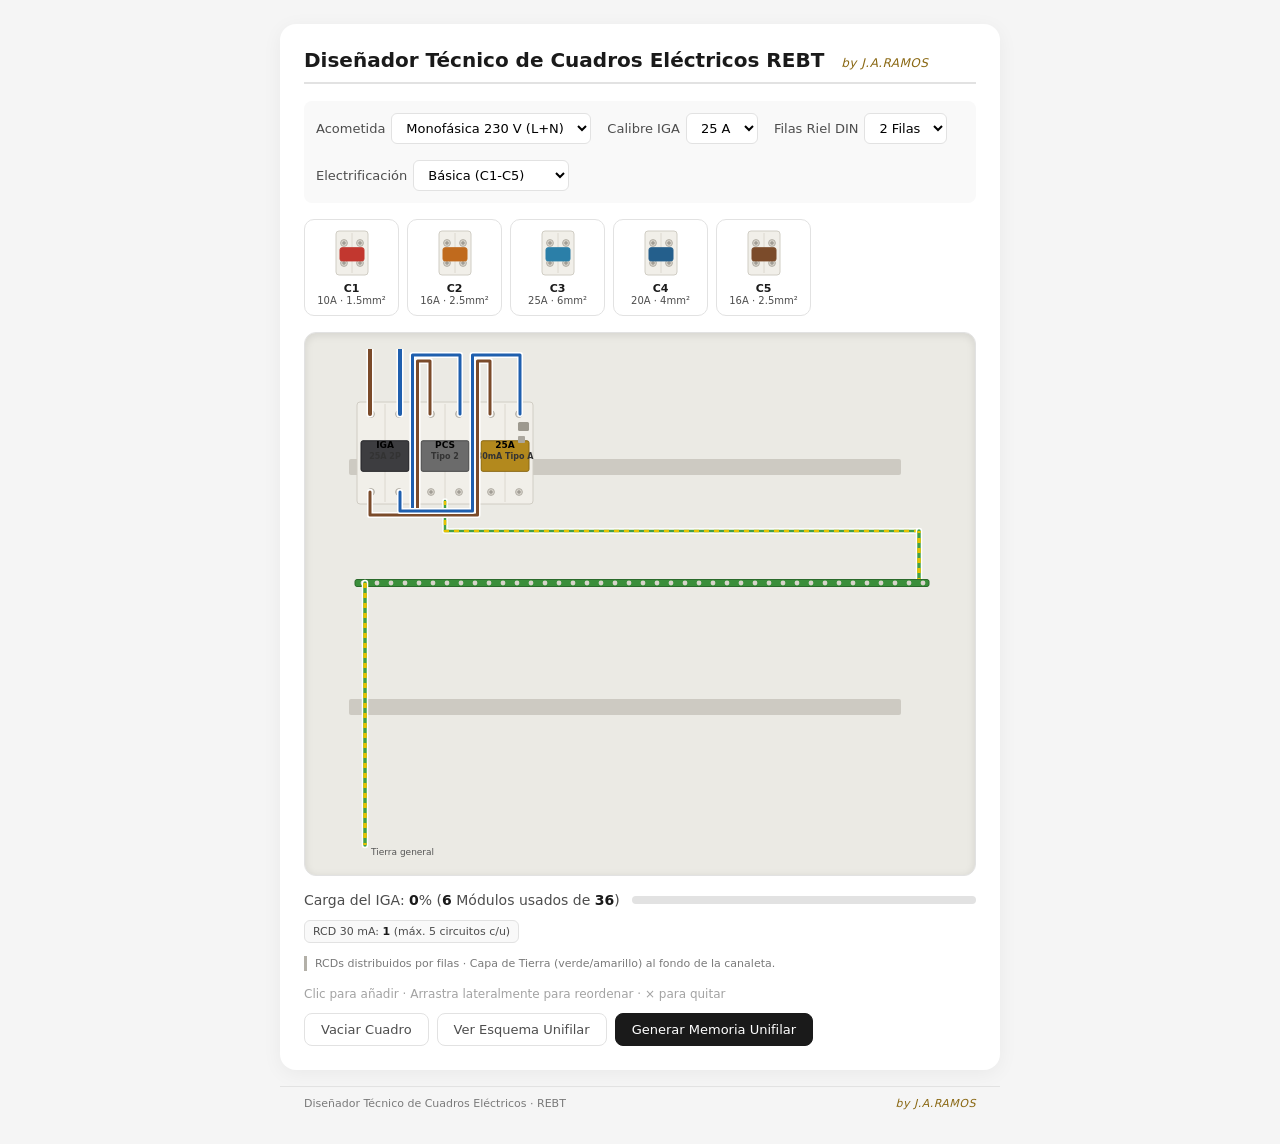
==== index.html @ 16ab1e8d "Rename index (2).html to index.html" ====
<!DOCTYPE html>
<html lang="es">
<head>
<meta charset="UTF-8">
<meta name="viewport" content="width=device-width, initial-scale=1.0, viewport-fit=cover">
<meta name="theme-color" content="#1a1a1a">
<meta name="apple-mobile-web-app-capable" content="yes">
<meta name="apple-mobile-web-app-status-bar-style" content="black-translucent">
<meta name="apple-mobile-web-app-title" content="REBT">
<meta name="mobile-web-app-capable" content="yes">
<link rel="manifest" href="manifest.json">
<title>Diseñador Técnico de Cuadros Eléctricos REBT</title>
<link rel="stylesheet" href="styles.css">
</head>
<body>
<div id="app">
  <h2>Diseñador Técnico de Cuadros Eléctricos REBT <span class="firma">by J.A.RAMOS</span></h2>
  <div class="cfg">
    <label>Acometida<select data-cfg="ac"><option value="mono">Monofásica 230 V (L+N)</option><option value="tri">Trifásica 400 V (3L+N)</option></select></label>
    <label>Calibre IGA<select data-cfg="iga-amp"><option value="25">25 A</option><option value="32">32 A</option><option value="40">40 A</option></select></label>
    <label>Filas Riel DIN<select data-cfg="rows"><option value="2">2 Filas</option><option value="3">3 Filas</option></select></label>
    <label>Electrificación<select data-cfg="elec"><option value="basica">Básica (C1-C5)</option><option value="elevada">Elevada (C1-C13)</option></select></label>
  </div>
  <div class="pal" id="pal-desktop"></div>
  <div class="stage">
    <div id="railwrap-desktop">
      <svg id="railbase" width="556" height="310" viewBox="0 0 556 310"></svg>
      <svg id="wires" width="556" height="310" viewBox="0 0 556 310"></svg>
    </div>
  </div>
  <div class="meta">
    <span>Carga del IGA: <b id="pct">0</b>% (<b id="used">0</b> Módulos usados de <b id="tot">36</b>)</span>
    <div class="track"><div class="fill" id="fill"></div></div>
  </div>
  <div class="chips" id="chips"></div>
  <div class="hintline">RCDs distribuidos por filas · Capa de Tierra (verde/amarillo) al fondo de la canaleta.</div>
  <div class="row">
    <span class="empty">Clic para añadir · Arrastra lateralmente para reordenar · × para quitar</span>
    <div class="acts">
      <button data-action="clear">Vaciar Cuadro</button>
      <button data-action="unifilar">Ver Esquema Unifilar</button>
      <button class="pri" data-action="uni">Generar Memoria Unifilar</button>
    </div>
  </div>
</div>
<footer id="pie">
  <span>Diseñador Técnico de Cuadros Eléctricos · REBT</span>
  <span class="firma">by J.A.RAMOS</span>
</footer>

<header id="topbar">
  <span class="brand">REBT · Cuadros <small class="firma-m">by J.A.RAMOS</small></span>
  <div>
    <button id="btn-info" class="ico" aria-label="Información">ⓘ</button>
    <button id="btn-cfg" class="ico" aria-label="Configuración">⚙️</button>
  </div>
</header>

<div id="panel-cfg" class="panel">
  <div class="cfg-m">
    <label>Acometida<select data-cfg="ac"><option value="mono">Mono 230 V</option><option value="tri">Tri 400 V</option></select></label>
    <label>IGA<select data-cfg="iga-amp"><option value="25">25 A</option><option value="32">32 A</option><option value="40">40 A</option></select></label>
    <label>Filas<select data-cfg="rows"><option value="2">2</option><option value="3">3</option></select></label>
    <label>Electrificación<select data-cfg="elec"><option value="basica">Básica</option><option value="elevada">Elevada</option></select></label>
  </div>
</div>

<div id="panel-info" class="panel">
  <div class="meta-m">
    <span>Carga: <b data-out="pct">0</b>% · <b data-out="used">0</b>/<b data-out="tot">36</b> mód.</span>
    <div class="track"><div class="fill" data-out="fill"></div></div>
  </div>
  <div class="chips-m" data-out="chips"></div>
  <div class="acts-m">
    <button data-action="clear">Vaciar</button>
    <button data-action="unifilar">Unifilar</button>
    <button class="pri" data-action="uni">Memoria</button>
  </div>
</div>

<main id="stage-wrap">
  <div id="stage" class="stage">
    <div id="railwrap">
      <svg id="railbase-m" width="556" height="310" viewBox="0 0 556 310"></svg>
      <svg id="wires-m" width="556" height="310" viewBox="0 0 556 310"></svg>
    </div>
  </div>
</main>

<div id="zoom-controls">
  <button data-zoom="-" aria-label="Reducir">−</button>
  <button data-zoom="fit" aria-label="Ajustar">⤢</button>
  <button data-zoom="+" aria-label="Ampliar">+</button>
</div>

<button id="fab" aria-label="Añadir circuito">＋</button>

<div id="drawer" class="drawer">
  <div class="drawer-handle"></div>
  <div class="pal" id="pal-mobile"></div>
</div>

<div id="ctx-menu" style="display:none;">
  <button data-act="info">ℹ️ Ver datos</button>
  <button data-act="delete">🗑️ Eliminar</button>
</div>

<div id="unifilar-modal" style="display:none;">
  <div class="modal-bg" onclick="closeUnifilar()"></div>
  <div class="modal-content">
    <div class="modal-head">
      <h3>Esquema Unifilar · REBT (ITC-BT-25)</h3>
      <button onclick="closeUnifilar()">✕ Cerrar</button>
    </div>
    <div id="unifilar-body" class="modal-body"></div>
  </div>
</div>

<script src="app.js"></script>
<script>
if ('serviceWorker' in navigator) {
  window.addEventListener('load', () => navigator.serviceWorker.register('./sw.js').catch(()=>{}));
}
</script>
</body>
</html>
---- styles.css ----
:root {
  --font-sans: system-ui, -apple-system, sans-serif;
  --color-border: #e2e2e2; --color-surface: #fff; --color-surface-raised: #f9f9f9; --color-danger: #c2372f;
}
* { -webkit-tap-highlight-color: transparent; box-sizing: border-box; }
body { margin: 24px; background: #f5f5f5; font-family: var(--font-sans); color: #1a1a1a; }

#app { max-width: 720px; margin: 0 auto; background: var(--color-surface); padding: 24px; border-radius: 16px; box-shadow: 0 4px 20px rgba(0,0,0,.05); }
h2 { margin-top: 0; font-size: 20px; border-bottom: 2px solid var(--color-border); padding-bottom: 10px; }
button, select { font: inherit; }
.cfg { display: flex; gap: 16px; margin-bottom: 16px; flex-wrap: wrap; align-items: center; background: var(--color-surface-raised); padding: 12px; border-radius: 8px; }
.cfg label { font-size: 13px; color: #4d4d4d; display: flex; align-items: center; gap: 6px; font-weight: 500; }
.cfg select { border: 1px solid var(--color-border); border-radius: 6px; background: #fff; padding: 6px 10px; cursor: pointer; }
.pal { display: flex; gap: 8px; flex-wrap: wrap; margin-bottom: 16px; }
.pal button { border: 1px solid var(--color-border); border-radius: 10px; background: transparent; padding: 8px; cursor: pointer; display: flex; flex-direction: column; align-items: center; gap: 4px; transition: all 120ms; min-width: 95px; }
.pal button:hover { border-color: #1a1a1a; background: rgba(0,0,0,.02); }
.pal .nm { font-size: 10px; color: #4d4d4d; text-align: center; line-height: 1.2; }
.pal .nm b { color: #1a1a1a; font-size: 11px; display: block; }
.stage { overflow-x: auto; border: 1px solid var(--color-border); border-radius: 12px; padding: 16px; background: #ebeae4; box-shadow: inset 0 2px 8px rgba(0,0,0,.1); }
#railwrap, #railwrap-desktop { position: relative; width: 556px; user-select: none; }
#railbase, #wires, #railbase-m, #wires-m { position: absolute; left: 0; top: 0; }
#wires, #wires-m { pointer-events: none; z-index: 1; }
.dev { position: absolute; cursor: grab; touch-action: none; z-index: 10; }
.dev.fix { cursor: default; }
.dev.drag { cursor: grabbing; filter: drop-shadow(0 6px 10px rgba(0,0,0,.3)); z-index: 20; }
.del { position: absolute; top: -8px; right: -8px; width: 20px; height: 20px; border-radius: 50%; border: 1px solid var(--color-border); background: var(--color-surface); color: #4d4d4d; cursor: pointer; opacity: 0; display: flex; align-items: center; justify-content: center; transition: opacity 120ms; }
.dev:hover .del, .dev:focus-within .del { opacity: 1; }
.del:hover { color: var(--color-danger); border-color: var(--color-danger); }
.circ-lbl { position: absolute; top: 42px; left: 0; width: 100%; text-align: center; font-size: 8px; color: #333; line-height: 1.1; pointer-events: none; font-weight: 600; }
.circ-lbl .nm { color: #000; font-weight: 800; font-size: 9px; margin-bottom: 2px; }
.meta { display: flex; align-items: center; gap: 12px; margin-top: 16px; font-size: 14px; color: #4d4d4d; }
.meta b { color: #1a1a1a; font-weight: 600; }
.track { flex: 1; height: 8px; border-radius: 4px; background: var(--color-border); overflow: hidden; }
.fill { height: 100%; background: #2e7d32; width: 0%; transition: width 220ms; }
.fill.warn { background: var(--color-danger); }
.chips { display: flex; gap: 6px; flex-wrap: wrap; margin-top: 12px; min-height: 24px; align-items: center; }
.chip { border: 1px solid var(--color-border); border-radius: 6px; padding: 4px 8px; font-size: 11px; color: #4d4d4d; background: var(--color-surface-raised); }
.chip b { color: #1a1a1a; font-weight: 600; }
.hintline { font-size: 11px; color: #7a7a7a; margin-top: 12px; line-height: 1.4; border-left: 3px solid #b3b0a8; padding-left: 8px; }
.row { display: flex; align-items: center; justify-content: space-between; margin-top: 16px; gap: 12px; flex-wrap: wrap; }
.empty { font-size: 12px; color: #a3a3a3; }
.acts { display: flex; gap: 8px; flex-wrap: wrap; }
.acts button { border: 1px solid var(--color-border); background: transparent; border-radius: 8px; padding: 8px 16px; font-size: 13px; cursor: pointer; color: #4d4d4d; transition: all 120ms; font-weight: 500; }
.acts button:hover { border-color: #1a1a1a; color: #1a1a1a; }
.acts .pri { border-color: #1a1a1a; background: #1a1a1a; color: #fff; }
.acts .pri:hover { background: #333; }

/* FIRMA */
.firma { font-size: 12px; font-weight: 500; color: #8a6813; letter-spacing: .5px; font-style: italic; margin-left: 10px; white-space: nowrap; }
#topbar .firma-m { font-size: 10px; font-weight: 400; color: #b3891d; letter-spacing: .3px; font-style: italic; margin-left: 6px; }
#pie { display: flex; justify-content: space-between; align-items: center; max-width: 720px; margin: 16px auto 0; padding: 10px 24px; font-size: 11px; color: #7a7a7a; border-top: 1px solid var(--color-border); }
#pie .firma { font-size: 11px; }

/* ELEMENTOS MÓVIL (ocultos en desktop) */
#topbar, #panel-cfg, #panel-info, #fab, #drawer, #zoom-controls, #ctx-menu, #stage-wrap { display: none; }

@media (max-width: 820px) {
  body { margin: 0; }
  #app { display: none; }
  #pie { display: none; }
  #topbar { display: flex; position: fixed; top: 0; left: 0; right: 0; height: 48px; z-index: 50; align-items: center; justify-content: space-between; padding: 0 12px; background: #1a1a1a; color: #fff; box-shadow: 0 2px 8px rgba(0,0,0,.15); padding-top: env(safe-area-inset-top, 0); height: calc(48px + env(safe-area-inset-top, 0)); }
  #topbar .brand { font-weight: 700; font-size: 14px; letter-spacing: .5px; padding-top: env(safe-area-inset-top, 0); }
  #topbar .ico { background: transparent; border: 0; color: #fff; font-size: 20px; padding: 8px 10px; cursor: pointer; }
  .panel { display: block; position: fixed; left: 0; right: 0; z-index: 45; top: calc(48px + env(safe-area-inset-top, 0)); background: #fff; border-bottom: 1px solid var(--color-border); max-height: 0; overflow: hidden; transition: max-height 220ms ease; }
  .panel.open { max-height: 380px; overflow-y: auto; }
  #panel-cfg .cfg-m { display: flex; flex-wrap: wrap; gap: 10px; padding: 12px; }
  #panel-cfg .cfg-m label { flex: 1 1 45%; font-size: 12px; color: #4d4d4d; display: flex; flex-direction: column; gap: 4px; font-weight: 500; }
  #panel-cfg .cfg-m select { border: 1px solid var(--color-border); border-radius: 8px; background: #fff; padding: 10px 12px; font-size: 14px; width: 100%; }
  #panel-info .meta-m { display: flex; align-items: center; gap: 12px; padding: 12px 14px 6px; font-size: 13px; color: #4d4d4d; }
  #panel-info .meta-m b { color: #1a1a1a; }
  #panel-info .track { flex: 1; height: 8px; border-radius: 4px; background: #eee; overflow: hidden; }
  #panel-info .chips-m { display: flex; flex-wrap: wrap; gap: 6px; padding: 8px 14px 14px; }
  #panel-info .acts-m { display: flex; gap: 8px; padding: 0 14px 14px; }
  #panel-info .acts-m button { flex: 1; padding: 10px 12px; border: 1px solid var(--color-border); background: #fff; border-radius: 8px; font-size: 13px; cursor: pointer; }
  #panel-info .acts-m .pri { background: #1a1a1a; color: #fff; border-color: #1a1a1a; }
  #stage-wrap { display: block; position: fixed; inset: 0; padding-top: calc(48px + env(safe-area-inset-top, 0)); padding-bottom: env(safe-area-inset-bottom, 0); overflow: auto; -webkit-overflow-scrolling: touch; background: #ebeae4; }
  #stage { display: inline-block; padding: 10px; transform-origin: top left; transition: transform 120ms ease; min-width: 100%; }
  #stage .stage, #stage #railwrap { width: 556px; position: relative; user-select: none; }
  #stage svg { display: block; }
  #zoom-controls { display: flex; position: fixed; right: 12px; bottom: calc(140px + env(safe-area-inset-bottom, 0)); z-index: 40; flex-direction: column; gap: 8px; }
  #zoom-controls button { width: 40px; height: 40px; border-radius: 50%; border: 1px solid #ddd; background: rgba(255,255,255,.95); font-size: 18px; cursor: pointer; box-shadow: 0 2px 8px rgba(0,0,0,.1); }
  #fab { display: block; position: fixed; right: 16px; bottom: calc(72px + env(safe-area-inset-bottom, 0)); z-index: 42; width: 56px; height: 56px; border-radius: 50%; border: 0; background: #1a1a1a; color: #fff; font-size: 28px; font-weight: 300; box-shadow: 0 6px 20px rgba(0,0,0,.3); cursor: pointer; line-height: 1; }
  #drawer { display: block; position: fixed; left: 0; right: 0; bottom: 0; z-index: 46; background: #fff; border-radius: 16px 16px 0 0; box-shadow: 0 -4px 24px rgba(0,0,0,.15); transform: translateY(100%); transition: transform 260ms ease; max-height: 65vh; overflow-y: auto; padding-bottom: env(safe-area-inset-bottom, 0); }
  #drawer.open { transform: translateY(0); }
  #drawer .drawer-handle { width: 40px; height: 4px; background: #ccc; border-radius: 2px; margin: 10px auto 6px; }
  #drawer .pal { display: grid; grid-template-columns: repeat(auto-fill, minmax(80px, 1fr)); gap: 8px; padding: 8px 12px 20px; }
  #drawer .pal button { min-width: 0; padding: 8px 4px; border-radius: 10px; border: 1px solid var(--color-border); background: #fff; display: flex; flex-direction: column; align-items: center; gap: 4px; cursor: pointer; }
  #ctx-menu { display: none; position: fixed; z-index: 60; background: #fff; border-radius: 10px; box-shadow: 0 6px 24px rgba(0,0,0,.2); padding: 6px; min-width: 150px; }
  #ctx-menu.open { display: block; }
  #ctx-menu button { display: block; width: 100%; text-align: left; padding: 10px 12px; border: 0; background: transparent; cursor: pointer; font-size: 14px; border-radius: 6px; }
  #ctx-menu button:active { background: #f0f0f0; }
  #unifilar-modal .modal-content { max-width: 100vw; max-height: 100vh; border-radius: 0; }
  #unifilar-modal .modal-body { padding: 10px; }
}

#unifilar-modal { position: fixed; inset: 0; z-index: 100; display: flex; align-items: center; justify-content: center; }
#unifilar-modal .modal-bg { position: absolute; inset: 0; background: rgba(20,20,25,.55); backdrop-filter: blur(2px); }
#unifilar-modal .modal-content { position: relative; background: #fff; border-radius: 14px; max-width: 94vw; max-height: 92vh; display: flex; flex-direction: column; box-shadow: 0 24px 64px rgba(0,0,0,.35); overflow: hidden; }
#unifilar-modal .modal-head { display: flex; justify-content: space-between; align-items: center; padding: 14px 20px; border-bottom: 1px solid #eee; background: #fafafa; }
#unifilar-modal .modal-head h3 { margin: 0; font-size: 15px; font-weight: 600; }
#unifilar-modal .modal-head button { border: 1px solid #ddd; background: #fff; border-radius: 6px; padding: 6px 12px; cursor: pointer; font-size: 12px; }
#unifilar-modal .modal-head button:hover { border-color: #333; }
#unifilar-modal .modal-body { padding: 20px; overflow: auto; text-align: center; background: #f5f5f5; }
#unifilar-modal svg { display: block; margin: 0 auto; max-width: 100%; height: auto; background: #fff; box-shadow: 0 2px 12px rgba(0,0,0,.08); }
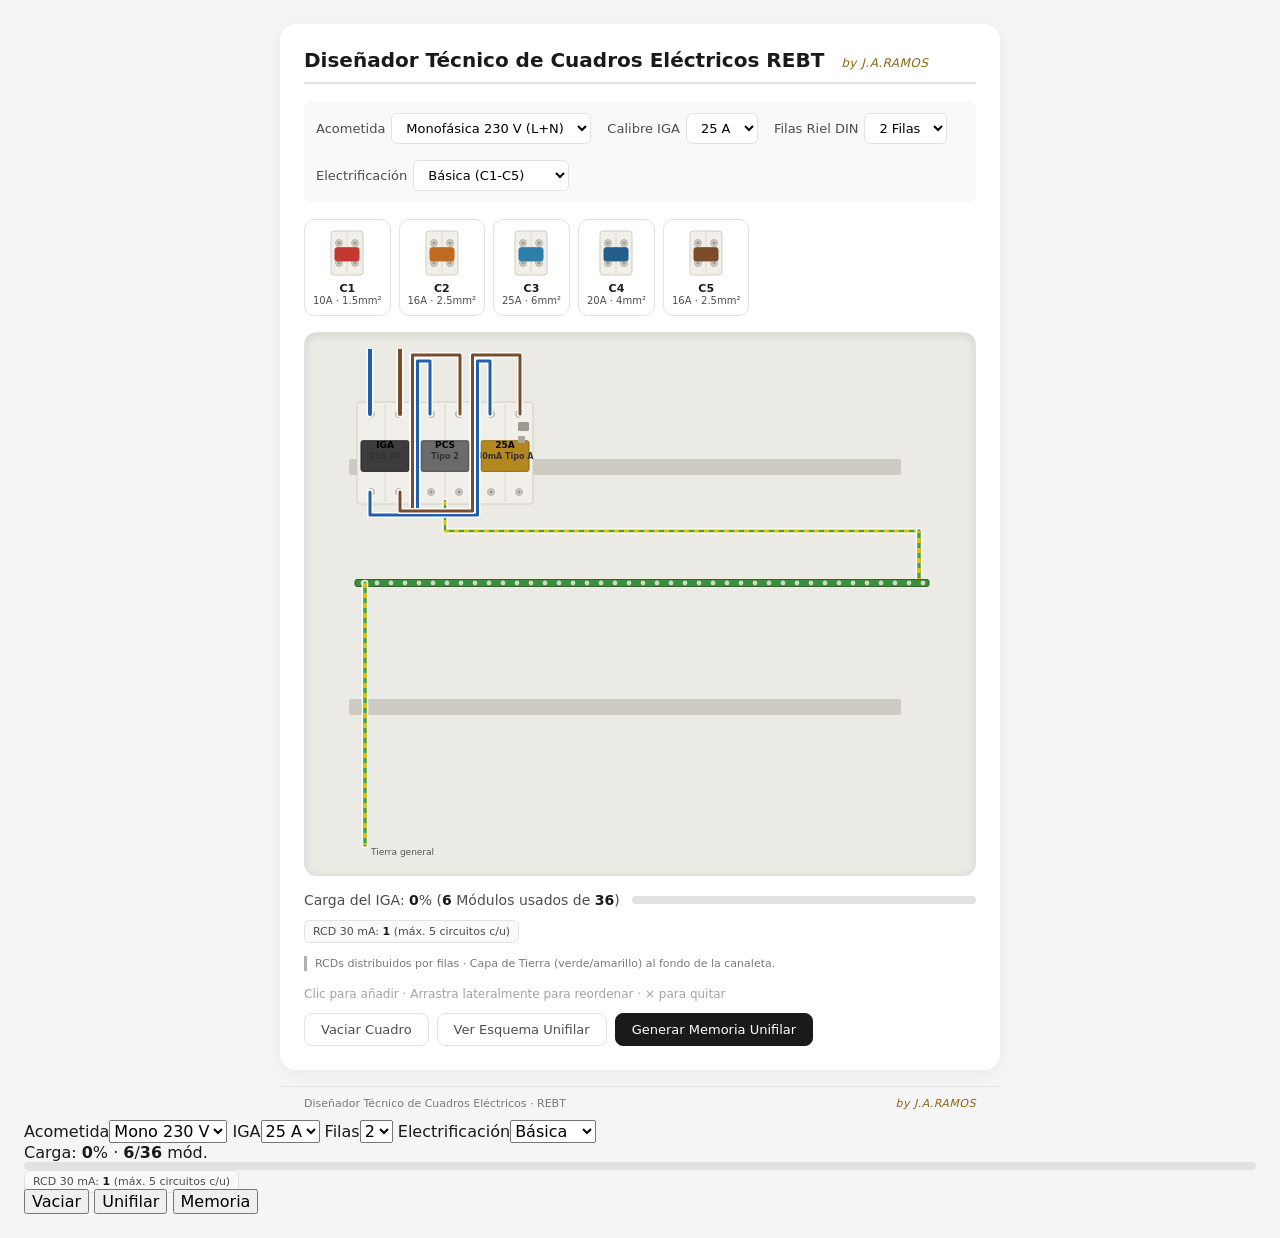
==== commit 4659d99c: "Change HTML lang attribute to 'es-ES'" ====
--- a/index.html
+++ b/index.html
@@ -1,5 +1,5 @@
 <!DOCTYPE html>
-<html lang="es">
+<lang="es-ES">
 <head>
 <meta charset="UTF-8">
 <meta name="viewport" content="width=device-width, initial-scale=1.0, viewport-fit=cover">
--- a/styles.css
+++ b/styles.css
@@ -5,6 +5,7 @@
 * { -webkit-tap-highlight-color: transparent; box-sizing: border-box; }
 body { margin: 24px; background: #f5f5f5; font-family: var(--font-sans); color: #1a1a1a; }
 
+/* ============ DESKTOP ============ */
 #app { max-width: 720px; margin: 0 auto; background: var(--color-surface); padding: 24px; border-radius: 16px; box-shadow: 0 4px 20px rgba(0,0,0,.05); }
 h2 { margin-top: 0; font-size: 20px; border-bottom: 2px solid var(--color-border); padding-bottom: 10px; }
 button, select { font: inherit; }
@@ -12,7 +13,7 @@
 .cfg label { font-size: 13px; color: #4d4d4d; display: flex; align-items: center; gap: 6px; font-weight: 500; }
 .cfg select { border: 1px solid var(--color-border); border-radius: 6px; background: #fff; padding: 6px 10px; cursor: pointer; }
 .pal { display: flex; gap: 8px; flex-wrap: wrap; margin-bottom: 16px; }
-.pal button { border: 1px solid var(--color-border); border-radius: 10px; background: transparent; padding: 8px; cursor: pointer; display: flex; flex-direction: column; align-items: center; gap: 4px; transition: all 120ms; min-width: 95px; }
+.pal button { border: 1px solid var(--color-border); border-radius: 10px; background: transparent; padding: 8px; cursor: pointer; display: flex; flex-direction: column; align-items: center; gap: 4px; }
 .pal button:hover { border-color: #1a1a1a; background: rgba(0,0,0,.02); }
 .pal .nm { font-size: 10px; color: #4d4d4d; text-align: center; line-height: 1.2; }
 .pal .nm b { color: #1a1a1a; font-size: 11px; display: block; }
@@ -23,7 +24,7 @@
 .dev { position: absolute; cursor: grab; touch-action: none; z-index: 10; }
 .dev.fix { cursor: default; }
 .dev.drag { cursor: grabbing; filter: drop-shadow(0 6px 10px rgba(0,0,0,.3)); z-index: 20; }
-.del { position: absolute; top: -8px; right: -8px; width: 20px; height: 20px; border-radius: 50%; border: 1px solid var(--color-border); background: var(--color-surface); color: #4d4d4d; cursor: pointer; opacity: 0; display: flex; align-items: center; justify-content: center; transition: opacity 120ms; }
+.del { position: absolute; top: -8px; right: -8px; width: 20px; height: 20px; border-radius: 50%; border: 1px solid var(--color-border); background: var(--color-surface); color: #4d4d4d; cursor: pointer; opacity: 0; transition: opacity 120ms; font-size: 0; }
 .dev:hover .del, .dev:focus-within .del { opacity: 1; }
 .del:hover { color: var(--color-danger); border-color: var(--color-danger); }
 .circ-lbl { position: absolute; top: 42px; left: 0; width: 100%; text-align: center; font-size: 8px; color: #333; line-height: 1.1; pointer-events: none; font-weight: 600; }
@@ -45,27 +46,55 @@
 .acts .pri { border-color: #1a1a1a; background: #1a1a1a; color: #fff; }
 .acts .pri:hover { background: #333; }
 
-/* FIRMA */
+/* ============ FIRMA ============ */
 .firma { font-size: 12px; font-weight: 500; color: #8a6813; letter-spacing: .5px; font-style: italic; margin-left: 10px; white-space: nowrap; }
 #topbar .firma-m { font-size: 10px; font-weight: 400; color: #b3891d; letter-spacing: .3px; font-style: italic; margin-left: 6px; }
 #pie { display: flex; justify-content: space-between; align-items: center; max-width: 720px; margin: 16px auto 0; padding: 10px 24px; font-size: 11px; color: #7a7a7a; border-top: 1px solid var(--color-border); }
 #pie .firma { font-size: 11px; }
 
-/* ELEMENTOS MÓVIL (ocultos en desktop) */
-#topbar, #panel-cfg, #panel-info, #fab, #drawer, #zoom-controls, #ctx-menu, #stage-wrap { display: none; }
+/* ============ ELEMENTOS MÓVIL (ocultos en desktop) ============ */
+/* FIX: solo ocultamos los que NO tienen su propio sistema de "display".
+   Los paneles (#panel-cfg, #panel-info) se ocultan con max-height:0 más abajo. */
+#topbar, #fab, #drawer, #zoom-controls, #ctx-menu, #stage-wrap { display: none; }
 
-@media (max-width: 820px) {
+/* ============ MÓVIL ============ */
+@media (max-width: 820px), (pointer: coarse) {
   body { margin: 0; }
   #app { display: none; }
   #pie { display: none; }
-  #topbar { display: flex; position: fixed; top: 0; left: 0; right: 0; height: 48px; z-index: 50; align-items: center; justify-content: space-between; padding: 0 12px; background: #1a1a1a; color: #fff; box-shadow: 0 2px 8px rgba(0,0,0,.15); padding-top: env(safe-area-inset-top, 0); height: calc(48px + env(safe-area-inset-top, 0)); }
+
+  /* Topbar */
+  #topbar {
+    display: flex; position: fixed; top: 0; left: 0; right: 0; height: 48px;
+    z-index: 50; align-items: center; justify-content: space-between;
+    padding: 0 12px; background: #1a1a1a; color: #fff;
+    box-shadow: 0 2px 8px rgba(0,0,0,.15);
+    padding-top: env(safe-area-inset-top, 0);
+    height: calc(48px + env(safe-area-inset-top, 0));
+  }
   #topbar .brand { font-weight: 700; font-size: 14px; letter-spacing: .5px; padding-top: env(safe-area-inset-top, 0); }
   #topbar .ico { background: transparent; border: 0; color: #fff; font-size: 20px; padding: 8px 10px; cursor: pointer; }
-  .panel { display: block; position: fixed; left: 0; right: 0; z-index: 45; top: calc(48px + env(safe-area-inset-top, 0)); background: #fff; border-bottom: 1px solid var(--color-border); max-height: 0; overflow: hidden; transition: max-height 220ms ease; }
-  .panel.open { max-height: 380px; overflow-y: auto; }
+
+  /* Paneles desplegables (config e info) */
+  .panel {
+    display: block; position: fixed; left: 0; right: 0; z-index: 45;
+    top: calc(48px + env(safe-area-inset-top, 0));
+    background: #fff; border-bottom: 1px solid var(--color-border);
+    max-height: 0; overflow: hidden; transition: max-height 220ms ease;
+    pointer-events: none;
+  }
+  .panel.open { max-height: 380px; overflow-y: auto; pointer-events: auto; }
+  #panel-cfg { display: none; }
+  #panel-cfg.open { display: block; }
+  #panel-info { display: none; }
+  #panel-info.open { display: block; }
+
+  /* Contenido del panel de configuración */
   #panel-cfg .cfg-m { display: flex; flex-wrap: wrap; gap: 10px; padding: 12px; }
   #panel-cfg .cfg-m label { flex: 1 1 45%; font-size: 12px; color: #4d4d4d; display: flex; flex-direction: column; gap: 4px; font-weight: 500; }
   #panel-cfg .cfg-m select { border: 1px solid var(--color-border); border-radius: 8px; background: #fff; padding: 10px 12px; font-size: 14px; width: 100%; }
+
+  /* Contenido del panel de información */
   #panel-info .meta-m { display: flex; align-items: center; gap: 12px; padding: 12px 14px 6px; font-size: 13px; color: #4d4d4d; }
   #panel-info .meta-m b { color: #1a1a1a; }
   #panel-info .track { flex: 1; height: 8px; border-radius: 4px; background: #eee; overflow: hidden; }
@@ -73,32 +102,95 @@
   #panel-info .acts-m { display: flex; gap: 8px; padding: 0 14px 14px; }
   #panel-info .acts-m button { flex: 1; padding: 10px 12px; border: 1px solid var(--color-border); background: #fff; border-radius: 8px; font-size: 13px; cursor: pointer; }
   #panel-info .acts-m .pri { background: #1a1a1a; color: #fff; border-color: #1a1a1a; }
-  #stage-wrap { display: block; position: fixed; inset: 0; padding-top: calc(48px + env(safe-area-inset-top, 0)); padding-bottom: env(safe-area-inset-bottom, 0); overflow: auto; -webkit-overflow-scrolling: touch; background: #ebeae4; }
-  #stage { display: inline-block; padding: 10px; transform-origin: top left; transition: transform 120ms ease; min-width: 100%; }
+
+  /* Stage (riel con zoom) */
+  #stage-wrap {
+    display: block; position: fixed; inset: 0;
+    padding-top: calc(48px + env(safe-area-inset-top, 0));
+    padding-bottom: env(safe-area-inset-bottom, 0);
+    overflow: auto; -webkit-overflow-scrolling: touch;
+    background: #ebeae4;
+    align-items: flex-start;
+  }
+  #stage {
+    display: inline-block; padding: 10px;
+    transform-origin: top left; transition: transform 120ms ease;
+    min-width: 100%; min-height: auto;
+  }
   #stage .stage, #stage #railwrap { width: 556px; position: relative; user-select: none; }
   #stage svg { display: block; }
-  #zoom-controls { display: flex; position: fixed; right: 12px; bottom: calc(140px + env(safe-area-inset-bottom, 0)); z-index: 40; flex-direction: column; gap: 8px; }
-  #zoom-controls button { width: 40px; height: 40px; border-radius: 50%; border: 1px solid #ddd; background: rgba(255,255,255,.95); font-size: 18px; cursor: pointer; box-shadow: 0 2px 8px rgba(0,0,0,.1); }
-  #fab { display: block; position: fixed; right: 16px; bottom: calc(72px + env(safe-area-inset-bottom, 0)); z-index: 42; width: 56px; height: 56px; border-radius: 50%; border: 0; background: #1a1a1a; color: #fff; font-size: 28px; font-weight: 300; box-shadow: 0 6px 20px rgba(0,0,0,.3); cursor: pointer; line-height: 1; }
-  #drawer { display: block; position: fixed; left: 0; right: 0; bottom: 0; z-index: 46; background: #fff; border-radius: 16px 16px 0 0; box-shadow: 0 -4px 24px rgba(0,0,0,.15); transform: translateY(100%); transition: transform 260ms ease; max-height: 65vh; overflow-y: auto; padding-bottom: env(safe-area-inset-bottom, 0); }
+
+  /* Controles de zoom */
+  #zoom-controls {
+    display: flex; position: fixed; right: 12px;
+    bottom: calc(140px + env(safe-area-inset-bottom, 0));
+    z-index: 40; flex-direction: column; gap: 8px;
+  }
+  #zoom-controls button {
+    width: 40px; height: 40px; border-radius: 50%; border: 1px solid #ddd;
+    background: rgba(255,255,255,.95); font-size: 18px; cursor: pointer;
+    box-shadow: 0 2px 8px rgba(0,0,0,.1);
+  }
+
+  /* FAB (botón + para añadir circuitos) */
+  #fab {
+    display: block; position: fixed; right: 16px;
+    bottom: calc(72px + env(safe-area-inset-bottom, 0));
+    z-index: 42; width: 56px; height: 56px; border-radius: 50%; border: 0;
+    background: #1a1a1a; color: #fff; font-size: 28px; font-weight: 300;
+    box-shadow: 0 6px 20px rgba(0,0,0,.3); cursor: pointer;
+    line-height: 1;
+  }
+
+  /* Drawer de la paleta */
+  #drawer {
+    display: block; position: fixed; left: 0; right: 0; bottom: 0;
+    z-index: 46; background: #fff; border-radius: 16px 16px 0 0;
+    box-shadow: 0 -4px 24px rgba(0,0,0,.15);
+    transform: translateY(100%); transition: transform 260ms ease;
+    max-height: 65vh; overflow-y: auto;
+    padding-bottom: env(safe-area-inset-bottom, 0);
+  }
   #drawer.open { transform: translateY(0); }
   #drawer .drawer-handle { width: 40px; height: 4px; background: #ccc; border-radius: 2px; margin: 10px auto 6px; }
-  #drawer .pal { display: grid; grid-template-columns: repeat(auto-fill, minmax(80px, 1fr)); gap: 8px; padding: 8px 12px 20px; }
-  #drawer .pal button { min-width: 0; padding: 8px 4px; border-radius: 10px; border: 1px solid var(--color-border); background: #fff; display: flex; flex-direction: column; align-items: center; gap: 4px; cursor: pointer; }
-  #ctx-menu { display: none; position: fixed; z-index: 60; background: #fff; border-radius: 10px; box-shadow: 0 6px 24px rgba(0,0,0,.2); padding: 6px; min-width: 150px; }
+  #drawer .pal {
+    display: grid; grid-template-columns: repeat(auto-fill, minmax(80px, 1fr));
+    gap: 8px; padding: 8px 12px 20px;
+  }
+  #drawer .pal button {
+    min-width: 0; padding: 8px 4px; border-radius: 10px;
+    border: 1px solid var(--color-border); background: #fff;
+    display: flex; flex-direction: column; align-items: center; gap: 4px;
+    cursor: pointer;
+  }
+
+  /* Menú contextual (tap sobre un aparato) */
+  #ctx-menu {
+    display: none; position: fixed; z-index: 60;
+    background: #fff; border-radius: 10px;
+    box-shadow: 0 6px 24px rgba(0,0,0,.2);
+    padding: 6px; min-width: 150px;
+  }
   #ctx-menu.open { display: block; }
-  #ctx-menu button { display: block; width: 100%; text-align: left; padding: 10px 12px; border: 0; background: transparent; cursor: pointer; font-size: 14px; border-radius: 6px; }
+  #ctx-menu button {
+    display: block; width: 100%; text-align: left;
+    padding: 10px 12px; border: 0; background: transparent;
+    cursor: pointer; font-size: 14px; border-radius: 6px;
+  }
   #ctx-menu button:active { background: #f0f0f0; }
+
+  /* Modal unifilar */
   #unifilar-modal .modal-content { max-width: 100vw; max-height: 100vh; border-radius: 0; }
   #unifilar-modal .modal-body { padding: 10px; }
 }
 
+/* ============ MODAL UNIFILAR ============ */
 #unifilar-modal { position: fixed; inset: 0; z-index: 100; display: flex; align-items: center; justify-content: center; }
 #unifilar-modal .modal-bg { position: absolute; inset: 0; background: rgba(20,20,25,.55); backdrop-filter: blur(2px); }
-#unifilar-modal .modal-content { position: relative; background: #fff; border-radius: 14px; max-width: 94vw; max-height: 92vh; display: flex; flex-direction: column; box-shadow: 0 24px 64px rgba(0,0,0,.35); overflow: hidden; }
+#unifilar-modal .modal-content { position: relative; background: #fff; border-radius: 14px; max-width: 94vw; max-height: 92vh; display: flex; flex-direction: column; box-shadow: 0 24px 64px rgba(0,0,0,.08); }
 #unifilar-modal .modal-head { display: flex; justify-content: space-between; align-items: center; padding: 14px 20px; border-bottom: 1px solid #eee; background: #fafafa; }
 #unifilar-modal .modal-head h3 { margin: 0; font-size: 15px; font-weight: 600; }
 #unifilar-modal .modal-head button { border: 1px solid #ddd; background: #fff; border-radius: 6px; padding: 6px 12px; cursor: pointer; font-size: 12px; }
 #unifilar-modal .modal-head button:hover { border-color: #333; }
 #unifilar-modal .modal-body { padding: 20px; overflow: auto; text-align: center; background: #f5f5f5; }
-#unifilar-modal svg { display: block; margin: 0 auto; max-width: 100%; height: auto; background: #fff; box-shadow: 0 2px 12px rgba(0,0,0,.08); }+#unifilar-modal svg { display: block; margin: 0 auto; max-width: 100%; height: auto; background: #fff; box-shadow: 0 2px 12px rgba(0,0,0,.08); }
